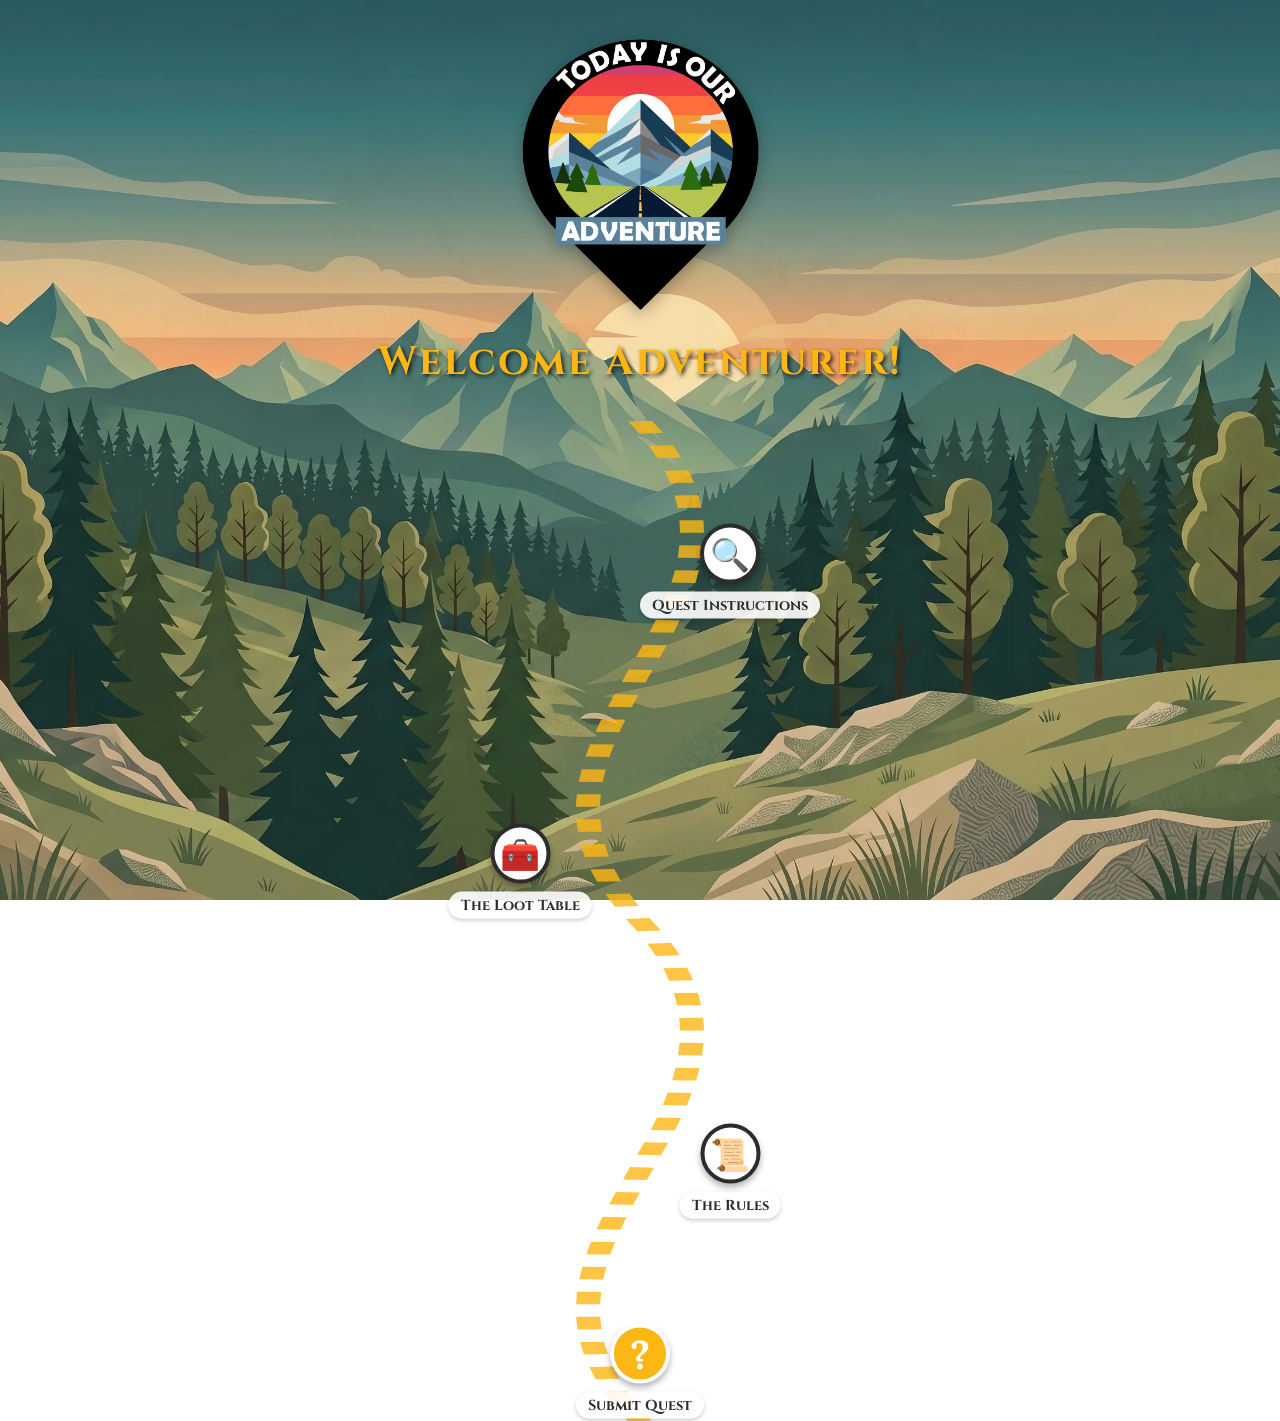
==== index.html @ 48a8cc1e "Update index.html Updated loot info" ====
<!DOCTYPE html>
<html lang="en">
<head>
    <meta charset="UTF-8">
    <meta name="viewport" content="width=device-width, initial-scale=1.0">
    <title>Today Is Our Adventure</title>
    <link rel="stylesheet" href="styles.css">
    <link href="https://fonts.googleapis.com/css2?family=Cinzel:wght@700&family=Lora:ital,wght@0,400;0,700;1,400&display=swap" rel="stylesheet">
</head>
<body>
    <header class="hero">
        <img src="assets/logo.png" alt="Today Is Our Adventure Logo" class="logo">
        <h1 class="welcome-title">Welcome Adventurer!</h1>
    </header>

    <main class="adventure-map">
        <!-- SVG background trail will be handled via CSS or an inline SVG here -->
        <svg class="trail-svg" viewBox="0 0 100 800" preserveAspectRatio="none">
            <path class="trail-path" d="M 50 0 C 80 150, 20 250, 50 400 C 80 550, 20 650, 50 800" />
        </svg>

        <div class="waypoints">
            <div class="waypoint" id="wp-instructions" style="top: 15%; left: 65%;">
                <div class="icon-container">
                    <span class="icon">🔍</span>
                </div>
                <span class="waypoint-label">Quest Instructions</span>
            </div>

            <div class="waypoint" id="wp-loot" style="top: 45%; left: 30%;">
                <div class="icon-container">
                    <span class="icon">🧰</span>
                </div>
                <span class="waypoint-label">The Loot Table</span>
            </div>

            <div class="waypoint" id="wp-rules" style="top: 75%; left: 65%;">
                <div class="icon-container">
                    <span class="icon">📜</span>
                </div>
                <span class="waypoint-label">The Rules</span>
            </div>

            <div class="waypoint final-destination" id="wp-submit" style="top: 95%; left: 50%;">
                <div class="icon-container gold-marker">
                    <span class="icon">?</span>
                </div>
                <span class="waypoint-label">Submit Quest</span>
            </div>
        </div>
    </main>

    <!-- Modals -->
    <div id="modal-instructions" class="modal">
        <div class="modal-content parchment">
            <button class="close-btn">&times;</button>
            <h2>📜 Quest Instructions</h2>

            <div class="video-container">
                <video id="quest-video" controls poster="assets/logo.png">
                    <source src="videos/Quest_1.mp4" type="video/mp4">
                    Your browser does not support the video tag.
                </video>
            </div>

            <div id="quest-instructions-text" style="display: none;">
                <ul>
                    <li><strong>The Search:</strong> Find Mike and Amy together! We’ll be at the social hours, seminars, meals, or hanging out by the fire or on the patio of our Brinkley Z 3400.</li>
                <li><strong>The Selfie:</strong> Grab a quick selfie with both of us.</li>
                <li><strong>The Submission:</strong> Message your selfie and your Campsite Number to us via Facebook Messenger.
                    <ul>
                        <li>💡 <em>Hint:</em> You can scan the Yellow "?" on Mike or Amy’s cup to instantly open the link and turn in your quest!</li>
                        <li>The campsite number is required so we can deliver your loot!</li>
                    </ul>
                </li>
                    <li><strong>The Deadline:</strong> All entries must be messaged by 4:00 PM on the last full day of the rally.</li>
                </ul>
            </div>
        </div>
    </div>

    <div id="modal-loot" class="modal">
        <div class="modal-content parchment">
            <button class="close-btn">&times;</button>
            <h2>🎁 The Loot Table</h2>
            <p>Check out the gear up for grabs! Submit your selfie and site number to enter the drawing. Higher rarity tiers will be delivered directly to your site!</p>

            <div class="loot-grid">
                <div class="loot-item legendary">
                    <div class="rarity">🟠 Legendary</div>
                    <img src="https://placehold.co/100x100?text=Chest" alt="Legendary Treasure Box" class="loot-img">
                    <h3>TIOA Coffee Lover’s Treasure Box</h3>
                    <p>The Grand Prize! A TIOA Wooden Treasure Chest featuring: Limited Edition Rally mugs, Epic Coffee from H&C, a TIOA Wayfinder Logo, a pup travel bowl, and gourmet treats!</p>
                    <small>Note: This is a Charity Raffle item. To win, you must purchase a raffle ticket at the charity booth!</small>
                </div>

                <div class="loot-item superior">
                    <div class="rarity">🟡 Superior</div>
                    <img src="https://placehold.co/100x100?text=Artifacts" alt="The Artifacts" class="loot-img">
                    <h3>The Artifacts</h3>
                    <p>High-tier individual drops: Shot Glass, Limited Edition Wine Tumbler, the Rally Rock, or the TIOA Quest Coin. A random quest reward.</p>
                </div>

                <div class="loot-item epic">
                    <div class="rarity">🟣 Epic</div>
                    <img src="https://placehold.co/100x100?text=Mug" alt="Wayfinder Mug" class="loot-img">
                    <h3>Wayfinder Mug</h3>
                    <p>Limited Edition Custom Coffee Mug featuring a design created specifically to commemorate this rally. A random quest reward.</p>
                </div>

                <div class="loot-item rare">
                    <div class="rarity">🔵 Rare</div>
                    <img src="https://placehold.co/100x100?text=Cup" alt="The Traveler" class="loot-img">
                    <h3>The Traveler</h3>
                    <p>TIOA Wayfinder Logo Travel Cup. A random quest reward.</p>
                </div>

                <div class="loot-item uncommon">
                    <div class="rarity">🟢 Uncommon</div>
                    <img src="https://placehold.co/100x100?text=Sticker" alt="Rally Sticker" class="loot-img">
                    <h3>Rally Sticker</h3>
                    <p>Limited Edition Rally Vinyl Sticker. A guaranteed drop while supplies last—get yours before they're gone!</p>
                </div>

                <div class="loot-item common">
                    <div class="rarity">⚪ Common</div>
                    <img src="https://placehold.co/100x100?text=Coins" alt="Wayfinder Classics" class="loot-img">
                    <h3>Wayfinder Classics</h3>
                    <p>Official TIOA Wayfinder Sticker or a Delicious gold-wrapped chocolate coin. A sweet reward for a successful adventure!</p>
                </div>
            </div>
        </div>
    </div>

    <div id="modal-rules" class="modal">
        <div class="modal-content parchment">
            <button class="close-btn">&times;</button>
            <h2>⚖️ The Rules</h2>
            <ul>
                <li><strong>The Duo:</strong> To count, the selfie must include both Mike and Amy.</li>
                <li><strong>Respect the Rig:</strong> We love visitors, but please be mindful of quiet hours and private downtime at the campsites.</li>
                <li><strong>One Entry:</strong> One submission per campsite number.</li>
                <li><strong>Delivery:</strong> Winners of the Epic and Rare tiers will have their loot delivered directly to their site—you must be present at the rally to win!</li>
            </ul>
        </div>
    </div>

    <div id="modal-submit" class="modal">
        <div class="modal-content parchment">
            <button class="close-btn">&times;</button>
            <h2>📝 Turn in your Quest</h2>
            <p class="submit-instructions">
                Please enter your name and campsite number below. First, click <strong>"Copy Info"</strong> to save it. Then, click <strong>"Messenger"</strong> to open Facebook Messenger, paste your info, and upload your selfie!
            </p>

            <form id="submit-form" class="quest-form">
                <div class="form-group">
                    <label for="adventurer-name">Adventurer Name(s):</label>
                    <input type="text" id="adventurer-name" placeholder="E.g., John & Jane Doe" required>
                </div>
                <div class="form-group">
                    <label for="campsite-number">Campsite Number:</label>
                    <input type="text" id="campsite-number" placeholder="E.g., Site 42" required>
                </div>

                <div class="submit-actions">
                    <button type="button" id="copy-info-btn" class="action-btn copy-btn">📋 Copy Info</button>
                    <a href="https://m.me/todayisouradventure" target="_blank" class="action-btn messenger-btn">💬 Messenger</a>
                </div>
            </form>
        </div>
    </div>

    <script src="script.js"></script>
</body>
</html>
---- styles.css ----
:root {
    --color-bg-top: #1a2f40; /* Dark blue from mountains */
    --color-bg-mid: #6892a0; /* Lighter blue */
    --color-bg-bottom: #94b967; /* Forest green base */

    --color-sunset-orange: #f26222;
    --color-sunset-yellow: #fdb714;
    --color-sunset-red: #da251d;
    --color-parchment: #f4ebd8;
    --color-parchment-border: #d4b88a;

    --color-text: #2c2c2c;
    --color-title: #fdb714; /* Golden */

    --font-title: 'Cinzel', serif;
    --font-body: 'Lora', serif;
}

* {
    margin: 0;
    padding: 0;
    box-sizing: border-box;
}

body {
    font-family: var(--font-body);
    background-image: url('assets/quest_background.webp');
    background-size: cover;
    background-position: center;
    background-attachment: fixed;
    background-repeat: no-repeat;
    color: var(--color-text);
    min-height: 100vh;
    overflow-x: hidden;
}

/* Header */
.hero {
    text-align: center;
    padding: 2rem 1rem;
    position: relative;
    z-index: 10;
}

.logo {
    max-width: 250px;
    width: 100%;
    height: auto;
    filter: drop-shadow(0 4px 8px rgba(0,0,0,0.3));
    margin-bottom: 1rem;
}

.welcome-title {
    font-family: var(--font-title);
    color: var(--color-title);
    font-size: 2.5rem;
    text-shadow: 2px 2px 4px rgba(0,0,0,0.8);
    letter-spacing: 2px;
}

/* Adventure Map */
.adventure-map {
    position: relative;
    width: 100%;
    height: 1000px; /* Gives scroll room for the trail */
    margin: 0 auto;
    max-width: 600px; /* Keeps it mobile-focused but works on desktop */
}

/* The SVG Trail */
.trail-svg {
    position: absolute;
    top: 0;
    left: 0;
    width: 100%;
    height: 100%;
    z-index: 1;
}

.trail-path {
    fill: none;
    stroke: var(--color-sunset-yellow);
    stroke-width: 4;
    stroke-dasharray: 10 10;
    opacity: 0.8;
}

/* Waypoints */
.waypoints {
    position: absolute;
    top: 0;
    left: 0;
    width: 100%;
    height: 100%;
    z-index: 2;
}

.waypoint {
    position: absolute;
    transform: translate(-50%, -50%);
    display: flex;
    flex-direction: column;
    align-items: center;
    cursor: pointer;
    text-decoration: none;
    transition: transform 0.3s ease;
}

.waypoint:hover {
    transform: translate(-50%, -50%) scale(1.1);
}

.icon-container {
    background: #fff;
    border: 4px solid var(--color-text);
    border-radius: 50%;
    width: 60px;
    height: 60px;
    display: flex;
    justify-content: center;
    align-items: center;
    font-size: 2rem;
    box-shadow: 0 4px 6px rgba(0,0,0,0.3);
    position: relative;
    z-index: 2;
}

.gold-marker {
    background: var(--color-sunset-yellow);
    border-color: #fff;
    color: #fff;
    font-weight: bold;
    font-size: 2.5rem;
    animation: bounce 2s infinite;
}

@keyframes bounce {
    0%, 20%, 50%, 80%, 100% {transform: translateY(0);}
    40% {transform: translateY(-15px);}
    60% {transform: translateY(-7px);}
}

.waypoint-label {
    margin-top: 0.5rem;
    background: rgba(255, 255, 255, 0.9);
    padding: 0.25rem 0.75rem;
    border-radius: 20px;
    font-family: var(--font-title);
    font-size: 0.9rem;
    font-weight: bold;
    color: var(--color-text);
    box-shadow: 0 2px 4px rgba(0,0,0,0.2);
    white-space: nowrap;
}

/* Modals */
.modal {
    display: none; /* Hidden by default */
    position: fixed;
    top: 0;
    left: 0;
    width: 100%;
    height: 100%;
    background: rgba(0, 0, 0, 0.7);
    z-index: 100;
    justify-content: center;
    align-items: center;
    padding: 1rem;
    opacity: 0;
    transition: opacity 0.3s ease;
}

.modal.active {
    display: flex;
    opacity: 1;
}

.modal-content.parchment {
    background-color: var(--color-parchment);
    border: 8px solid var(--color-parchment-border);
    border-radius: 10px;
    padding: 2rem;
    max-width: 500px;
    width: 100%;
    max-height: 90vh;
    overflow-y: auto;
    position: relative;
    box-shadow: inset 0 0 20px rgba(0,0,0,0.1), 0 10px 30px rgba(0,0,0,0.5);
    background-image: url('data:image/svg+xml;utf8,<svg xmlns="http://www.w3.org/2000/svg" width="100" height="100" opacity="0.05"><rect width="100" height="100" fill="none"/><circle cx="50" cy="50" r="1" fill="%23000"/></svg>'); /* Slight noise */
}

.close-btn {
    position: absolute;
    top: 10px;
    right: 15px;
    font-size: 2rem;
    background: none;
    border: none;
    cursor: pointer;
    color: #885522;
}

.modal-content h2 {
    font-family: var(--font-title);
    text-align: center;
    margin-bottom: 1.5rem;
    color: #4a3b2c;
    border-bottom: 2px solid var(--color-parchment-border);
    padding-bottom: 0.5rem;
}

.modal-content ul {
    margin-left: 1.5rem;
    margin-bottom: 1rem;
}

.modal-content li {
    margin-bottom: 0.75rem;
    line-height: 1.5;
}

.video-container {
    width: 100%;
    margin-bottom: 1.5rem;
    border-radius: 8px;
    overflow: hidden;
    box-shadow: 0 4px 8px rgba(0,0,0,0.2);
    background: #000;
}

.video-container video {
    width: 100%;
    display: block;
}

/* Loot Table Grid */
.loot-grid {
    display: flex;
    flex-direction: column;
    gap: 1rem;
    margin-top: 1rem;
}

.loot-item {
    background: rgba(255,255,255,0.6);
    border-left: 5px solid;
    padding: 1rem;
    border-radius: 0 8px 8px 0;
    box-shadow: 0 2px 4px rgba(0,0,0,0.05);
}

.loot-img {
    display: block;
    width: 60px;
    height: 60px;
    object-fit: cover;
    margin: 0.5rem 0;
    border-radius: 4px;
    box-shadow: 0 2px 4px rgba(0,0,0,0.2);
}

.loot-item h3 {
    margin: 0.25rem 0;
    font-family: var(--font-title);
    font-size: 1.1rem;
}

.loot-item p {
    font-size: 0.9rem;
    line-height: 1.4;
    margin-bottom: 0.5rem;
}

.loot-item small {
    display: block;
    font-style: italic;
    color: #666;
    font-size: 0.8rem;
}

.rarity {
    font-weight: bold;
    font-size: 0.85rem;
    text-transform: uppercase;
    letter-spacing: 1px;
}

/* Rarity Colors */
.legendary { border-color: #ff8c00; }
.legendary .rarity { color: #ff8c00; }

.superior { border-color: #ffd700; }
.superior .rarity { color: #d4b800; }

.epic { border-color: #9932cc; }
.epic .rarity { color: #9932cc; }

.rare { border-color: #4169e1; }
.rare .rarity { color: #4169e1; }

.uncommon { border-color: #32cd32; }
.uncommon .rarity { color: #32cd32; }

.common { border-color: #a9a9a9; }
.common .rarity { color: #696969; }

/* Form Styles */
.quest-form {
    display: flex;
    flex-direction: column;
    gap: 1.5rem;
    margin-top: 1rem;
}

.form-group {
    display: flex;
    flex-direction: column;
    gap: 0.5rem;
}

.form-group label {
    font-weight: bold;
    color: #4a3b2c;
}

.form-group input {
    padding: 0.75rem;
    border: 2px solid var(--color-parchment-border);
    border-radius: 4px;
    background: #fff;
    font-family: var(--font-body);
    font-size: 1rem;
}

.submit-instructions {
    margin-bottom: 1.5rem;
    line-height: 1.5;
    text-align: center;
}

.submit-actions {
    display: flex;
    gap: 1rem;
    justify-content: center;
    margin-top: 1rem;
}

.action-btn {
    padding: 0.75rem 1.5rem;
    border: none;
    border-radius: 20px;
    font-family: var(--font-title);
    font-weight: bold;
    font-size: 1rem;
    cursor: pointer;
    text-decoration: none;
    text-align: center;
    transition: transform 0.2s, box-shadow 0.2s, background-color 0.2s, color 0.2s;
    box-shadow: 0 4px 6px rgba(0,0,0,0.2);
}

.action-btn:hover {
    transform: translateY(-2px);
    box-shadow: 0 6px 8px rgba(0,0,0,0.3);
}

.copy-btn {
    background-color: #fff;
    color: var(--color-text);
    border: 2px solid var(--color-text);
}

.messenger-btn {
    background-color: #0084ff; /* Messenger blue */
    color: #fff;
}

/* Responsive adjustments */
@media (max-width: 400px) {
    .welcome-title {
        font-size: 2rem;
    }

    .waypoint-label {
        font-size: 0.8rem;
    }
}
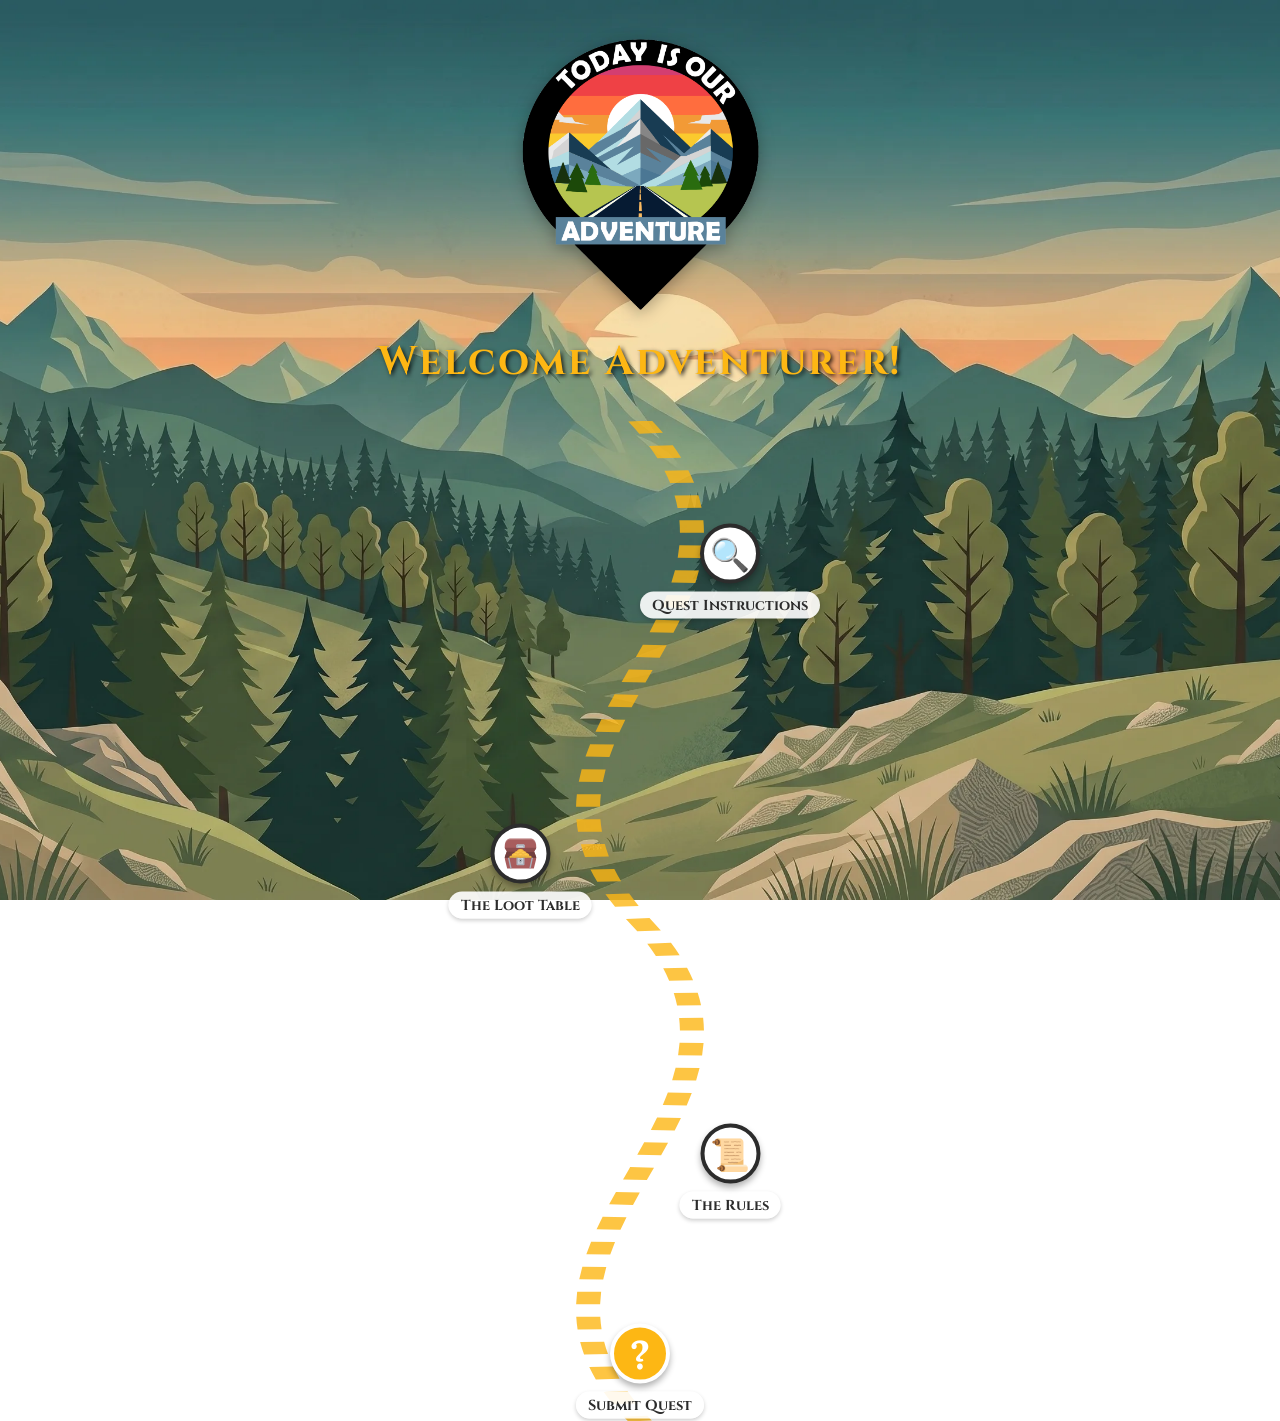
==== commit 7f1bcb3f: "Replace toolbox emoji with treasure chest SVG in loot button Co-authored-by: cobramike41 <37271746+c" ====
--- a/index.html
+++ b/index.html
@@ -29,7 +29,112 @@
 
             <div class="waypoint" id="wp-loot" style="top: 45%; left: 30%;">
                 <div class="icon-container">
-                    <span class="icon">🧰</span>
+                    <svg class="icon" width="32" height="32" viewBox="0 0 511.672 511.672" xmlns="http://www.w3.org/2000/svg">
+                        <path style="fill:#A85D5D;" d="M473.853,222.264l37.757-57.073c0,0,4.779-141.878-85.273-149.217h-170.47h-0.078H85.32
+                            C-4.731,23.313,0.047,165.19,0.047,165.19l37.929,56.526L0,325.057l42.629,170.579l426.398,0.062l42.645-170.595L473.853,222.264z"
+                            />
+                        <g style="opacity:0.2;">
+                            <path style="fill:#FFFFFF;" d="M0.593,165.987C3.186,126.403,16.771,42.878,85.32,37.273h170.469h0.078h170.469
+                                c68.551,5.606,82.15,89.162,84.728,128.73l0.546-0.812c0,0,4.779-141.878-85.273-149.217h-170.47h-0.078H85.32
+                                C-4.731,23.313,0.047,165.19,0.047,165.19L0.593,165.987z"/>
+                        </g>
+                        <polygon style="fill:#723F3F;" points="511.672,325.104 0,325.057 37.976,221.717 473.853,222.264 "/>
+                        <polygon style="fill:#8C4C4C;" points="473.853,222.264 37.976,221.717 0.047,165.19 511.609,165.19 "/>
+                        <path d="M266.485,410.315c0,5.887-4.778,10.665-10.649,10.665c-5.887,0-10.665-4.778-10.665-10.665
+                            c0-5.888,4.778-10.649,10.665-10.649C261.707,399.666,266.485,404.428,266.485,410.315z"/>
+                        <g>
+                            <path style="fill:#FFCE54;" d="M170.251,295.045c-12.258,0-24.079-2.701-32.448-7.401c-6.387-3.591-10.181-8.042-10.181-11.914
+                                c0-7.87,16.615-19.315,42.629-19.315c12.257,0,24.094,2.701,32.463,7.417c6.371,3.575,10.181,8.026,10.181,11.898
+                                C212.895,283.615,196.28,295.045,170.251,295.045z"/>
+                            <path style="fill:#FFCE54;" d="M255.524,295.045c-12.258,0-24.079-2.701-32.464-7.401c-6.371-3.591-10.165-8.042-10.165-11.914
+                                c0-7.87,16.599-19.315,42.629-19.315c12.257,0,24.078,2.701,32.463,7.417c6.371,3.575,10.165,8.026,10.165,11.898
+                                C298.152,283.615,281.555,295.045,255.524,295.045z"/>
+                            <path style="fill:#FFCE54;" d="M340.797,295.045c-12.258,0-24.094-2.701-32.463-7.401c-6.371-3.591-10.182-8.042-10.182-11.914
+                                c0-7.87,16.615-19.315,42.645-19.315c12.258,0,24.078,2.701,32.448,7.417c6.371,3.575,10.181,8.026,10.181,11.898
+                                C383.426,283.615,366.813,295.045,340.797,295.045z"/>
+                            <path style="fill:#FFCE54;" d="M212.895,265.065c-12.258,0-24.094-2.686-32.464-7.401c-6.371-3.592-10.181-8.026-10.181-11.899
+                                c0-7.885,16.614-19.332,42.645-19.332c12.242,0,24.078,2.717,32.448,7.417c6.371,3.576,10.181,8.042,10.181,11.915
+                                C255.524,253.634,238.909,265.065,212.895,265.065z"/>
+                            <path style="fill:#FFCE54;" d="M298.152,265.065c-12.242,0-24.078-2.686-32.447-7.401c-6.371-3.592-10.181-8.026-10.181-11.899
+                                c0-7.885,16.615-19.332,42.628-19.332c12.258,0,24.094,2.717,32.464,7.417c6.371,3.576,10.181,8.042,10.181,11.915
+                                C340.797,253.634,324.184,265.065,298.152,265.065z"/>
+                            <path style="fill:#FFCE54;" d="M255.524,235.099c-12.258,0-24.079-2.702-32.464-7.417c-6.371-3.575-10.165-8.026-10.165-11.898
+                                c0-7.87,16.599-19.315,42.629-19.315c12.257,0,24.078,2.701,32.463,7.417c6.371,3.576,10.165,8.026,10.165,11.898
+                                C298.152,223.653,281.555,235.099,255.524,235.099z"/>
+                            <path style="fill:#FFCE54;" d="M91.629,325.104h72.516c4.153-3.123,6.417-6.511,6.417-9.415c0-3.873-3.81-8.308-10.181-11.899
+                                c-8.37-4.715-20.206-7.401-32.463-7.401c-26.015,0-42.629,11.431-42.629,19.301C85.289,318.718,87.6,322.074,91.629,325.104z"/>
+                            <path style="fill:#FFCE54;" d="M176.902,325.104h72.516c4.153-3.123,6.402-6.511,6.402-9.415c0-3.873-3.794-8.308-10.165-11.899
+                                c-8.37-4.715-20.206-7.401-32.464-7.401c-26.03,0-42.629,11.431-42.629,19.301C170.563,318.718,172.874,322.074,176.902,325.104z"
+                                />
+                        </g>
+                        <rect x="206.586" y="325.106" style="fill:#CCD1D9;" width="96.27" height="98.75"/>
+                        <g>
+                            <path style="fill:#FFCE54;" d="M262.16,325.104h72.516c4.154-3.123,6.418-6.511,6.418-9.415c0-3.873-3.795-8.308-10.165-11.899
+                                c-8.386-4.715-20.206-7.401-32.464-7.401c-26.029,0-42.645,11.431-42.645,19.301C255.82,318.718,258.147,322.074,262.16,325.104z"
+                                />
+                            <path style="fill:#FFCE54;" d="M347.434,325.104h72.516c4.154-3.123,6.418-6.511,6.418-9.415c0-3.873-3.81-8.308-10.181-11.899
+                                c-8.37-4.715-20.206-7.401-32.448-7.401c-26.029,0-42.645,11.431-42.645,19.301C341.094,318.718,343.404,322.074,347.434,325.104z"
+                                />
+                        </g>
+                        <path style="fill:#F6BB42;" d="M434.331,325.104c1.733-2.951,2.702-6.121,2.702-9.415c0-15.179-20.098-27.732-46.158-29.7
+                            c2.076-3.186,3.217-6.652,3.217-10.259c0-14.507-18.332-26.593-42.66-29.372c0-0.203,0.016-0.406,0.016-0.593
+                            c0-14.522-18.316-26.608-42.66-29.387c0.016-0.188,0.031-0.391,0.031-0.594c0-16.552-23.86-29.98-53.294-29.98
+                            c-29.435,0-53.294,13.429-53.294,29.98c0,0.203,0.016,0.406,0.031,0.594c-24.344,2.779-42.661,14.865-42.661,29.387
+                            c0,0.188,0.016,0.39,0.016,0.593c-24.328,2.779-42.66,14.865-42.66,29.372c0,3.622,1.14,7.104,3.248,10.321
+                            c-25.78,2.093-45.58,14.568-45.58,29.638c0,3.294,0.968,6.464,2.701,9.415H434.331z M236.989,319.998
+                            c-6.605,2.811-15.053,4.356-23.797,4.356s-17.192-1.546-23.782-4.356c-3.654-1.562-5.934-3.154-7.198-4.31
+                            c1.265-1.124,3.544-2.733,7.198-4.278c6.59-2.812,15.038-4.373,23.782-4.373c8.745,0,17.192,1.562,23.797,4.373
+                            c3.638,1.545,5.918,3.154,7.199,4.278C242.907,316.844,240.627,318.437,236.989,319.998z M231.727,280.024
+                            c-3.638-1.546-5.918-3.154-7.199-4.294c0.297-0.266,0.656-0.547,1.062-0.858c9.322-1.281,17.676-3.936,24.344-7.59
+                            c1.843-0.125,3.716-0.203,5.59-0.203s3.748,0.078,5.574,0.203c6.684,3.654,15.038,6.309,24.359,7.59
+                            c0.406,0.312,0.766,0.593,1.062,0.858c-1.28,1.14-3.561,2.748-7.199,4.294c-6.604,2.811-15.053,4.372-23.796,4.372
+                            C246.779,284.396,238.332,282.834,231.727,280.024z M322.246,319.998c-6.589,2.811-15.037,4.356-23.781,4.356
+                            s-17.191-1.546-23.797-4.356c-3.639-1.562-5.918-3.154-7.199-4.31c1.281-1.124,3.561-2.733,7.199-4.278
+                            c6.605-2.812,15.053-4.373,23.797-4.373s17.192,1.562,23.781,4.373c3.654,1.545,5.934,3.154,7.199,4.278
+                            C328.18,316.844,325.9,318.437,322.246,319.998z M407.52,311.41c3.654,1.545,5.935,3.154,7.199,4.278
+                            c-1.265,1.155-3.545,2.748-7.199,4.31c-6.589,2.811-15.053,4.356-23.781,4.356c-8.744,0-17.191-1.546-23.797-4.356
+                            c-3.654-1.562-5.934-3.154-7.199-4.31c1.266-1.124,3.545-2.733,7.199-4.278c6.605-2.812,15.053-4.373,23.797-4.373
+                            C392.467,307.037,400.931,308.599,407.52,311.41z M340.797,267.078c8.744,0,17.192,1.547,23.782,4.357
+                            c3.653,1.562,5.934,3.154,7.198,4.294c-1.265,1.14-3.545,2.748-7.198,4.294c-6.59,2.811-15.038,4.372-23.782,4.372
+                            s-17.191-1.562-23.797-4.372c-3.654-1.546-5.934-3.154-7.198-4.294c0.296-0.266,0.655-0.547,1.062-0.858
+                            c9.322-1.281,17.676-3.936,24.344-7.59C337.05,267.156,338.908,267.078,340.797,267.078z M298.152,237.098
+                            c8.744,0,17.192,1.546,23.798,4.356c3.653,1.562,5.934,3.154,7.198,4.31c-0.297,0.25-0.656,0.546-1.062,0.859
+                            c-9.322,1.28-17.677,3.95-24.345,7.573c-1.842,0.141-3.7,0.219-5.59,0.219c-1.873,0-3.731-0.078-5.574-0.219
+                            c-6.684-3.623-15.037-6.293-24.359-7.573c-0.406-0.312-0.75-0.609-1.047-0.859c0.297-0.281,0.641-0.562,1.047-0.875
+                            c9.322-1.28,17.676-3.935,24.359-7.573C294.405,237.176,296.279,237.098,298.152,237.098z M231.727,211.489
+                            c6.605-2.811,15.053-4.356,23.797-4.356s17.192,1.546,23.796,4.356c3.639,1.546,5.919,3.154,7.199,4.294
+                            c-0.297,0.266-0.656,0.562-1.062,0.875c-9.321,1.281-17.676,3.935-24.359,7.558c-1.826,0.156-3.7,0.218-5.574,0.218
+                            s-3.748-0.062-5.59-0.218c-6.667-3.623-15.021-6.277-24.344-7.558c-0.406-0.312-0.765-0.609-1.062-0.875
+                            C225.809,214.644,228.088,213.035,231.727,211.489z M189.098,241.454c6.605-2.811,15.053-4.356,23.797-4.356
+                            c1.874,0,3.732,0.078,5.574,0.219c6.684,3.639,15.038,6.293,24.359,7.573c0.406,0.312,0.75,0.594,1.046,0.875
+                            c-0.297,0.25-0.64,0.546-1.046,0.859c-9.322,1.28-17.691,3.95-24.359,7.573c-1.842,0.141-3.701,0.219-5.574,0.219
+                            c-1.89,0-3.748-0.078-5.59-0.219c-6.667-3.623-15.021-6.293-24.344-7.573c-0.406-0.312-0.765-0.609-1.062-0.859
+                            C183.164,244.608,185.444,243.016,189.098,241.454z M146.469,271.436c6.589-2.811,15.037-4.357,23.782-4.357
+                            c1.889,0,3.748,0.078,5.59,0.203c6.667,3.654,15.021,6.309,24.344,7.59c0.406,0.312,0.765,0.593,1.062,0.858
+                            c-1.28,1.14-3.544,2.748-7.199,4.294c-6.605,2.811-15.053,4.372-23.797,4.372c-8.745,0-17.192-1.562-23.782-4.372
+                            c-3.654-1.546-5.934-3.154-7.199-4.294C140.535,274.59,142.815,272.997,146.469,271.436z M104.136,311.41
+                            c6.59-2.812,15.053-4.373,23.782-4.373c8.745,0,17.192,1.562,23.797,4.373c3.654,1.545,5.934,3.154,7.198,4.278
+                            c-1.265,1.155-3.544,2.748-7.198,4.31c-6.605,2.811-15.053,4.356-23.797,4.356s-17.192-1.546-23.782-4.356
+                            c-3.654-1.562-5.934-3.154-7.198-4.31C98.203,314.565,100.482,312.955,104.136,311.41z"/>
+                        <rect x="244.856" y="383.616" style="fill:#AAB2BC;" width="21.331" height="26.702"/>
+                        <path style="fill:#434A54;" d="M270.936,369.982c0,8.448-6.855,15.287-15.287,15.287c-8.448,0-15.303-6.839-15.303-15.287
+                            c0-8.447,6.855-15.287,15.303-15.287C264.08,354.694,270.936,361.534,270.936,369.982z"/>
+                        <path style="fill:#CCD1D9;" d="M319.467,165.19c0,0,0.016-0.016,0.016-0.031V122.53c0-5.871-4.777-10.649-10.664-10.649H202.23
+                            c-5.887,0-10.665,4.778-10.665,10.649v42.629c0,0.016,0,0.031,0,0.031H319.467z"/>
+                        <g>
+                            <path style="fill:#AAB2BC;" d="M212.895,165.19v-31.995h85.257v31.995h21.314c0-21.798,0.016-42.66,0.016-42.66
+                                c0-5.871-4.777-10.649-10.664-10.649H202.23c-5.887,0-10.665,4.778-10.665,10.649c0,0,0,20.862,0,42.66H212.895z"/>
+                            <polygon style="fill:#AAB2BC;" points="55.152,325.057 92.894,495.651 114.723,495.651 76.998,325.057 	"/>
+                            <polygon style="fill:#AAB2BC;" points="434.159,325.088 396.387,495.698 418.217,495.698 455.989,325.088 	"/>
+                            <path style="fill:#AAB2BC;" d="M298.152,325.088v95.893h-85.257v-95.908h-21.33v106.573c0,5.871,4.778,10.649,10.665,10.649
+                                h106.588c5.887,0,10.664-4.778,10.664-10.649V325.088H298.152z"/>
+                            <path style="fill:#AAB2BC;" d="M255.836,335.707c-17.661,0-31.979,14.318-31.979,31.979c0,17.66,14.319,31.979,31.979,31.979
+                                c17.645,0,31.964-14.319,31.964-31.979C287.8,350.025,273.481,335.707,255.836,335.707z M255.836,378.336
+                                c-5.887,0-10.665-4.778-10.665-10.649c0-5.872,4.778-10.665,10.665-10.665c5.871,0,10.649,4.793,10.649,10.665
+                                C266.485,373.558,261.707,378.336,255.836,378.336z"/>
+                        </g>
+                        <polygon style="opacity:0.1;" points="0,325.057 7.823,303.727 503.803,303.727 511.672,325.057 "/>
+                    </svg>
                 </div>
                 <span class="waypoint-label">The Loot Table</span>
             </div>
